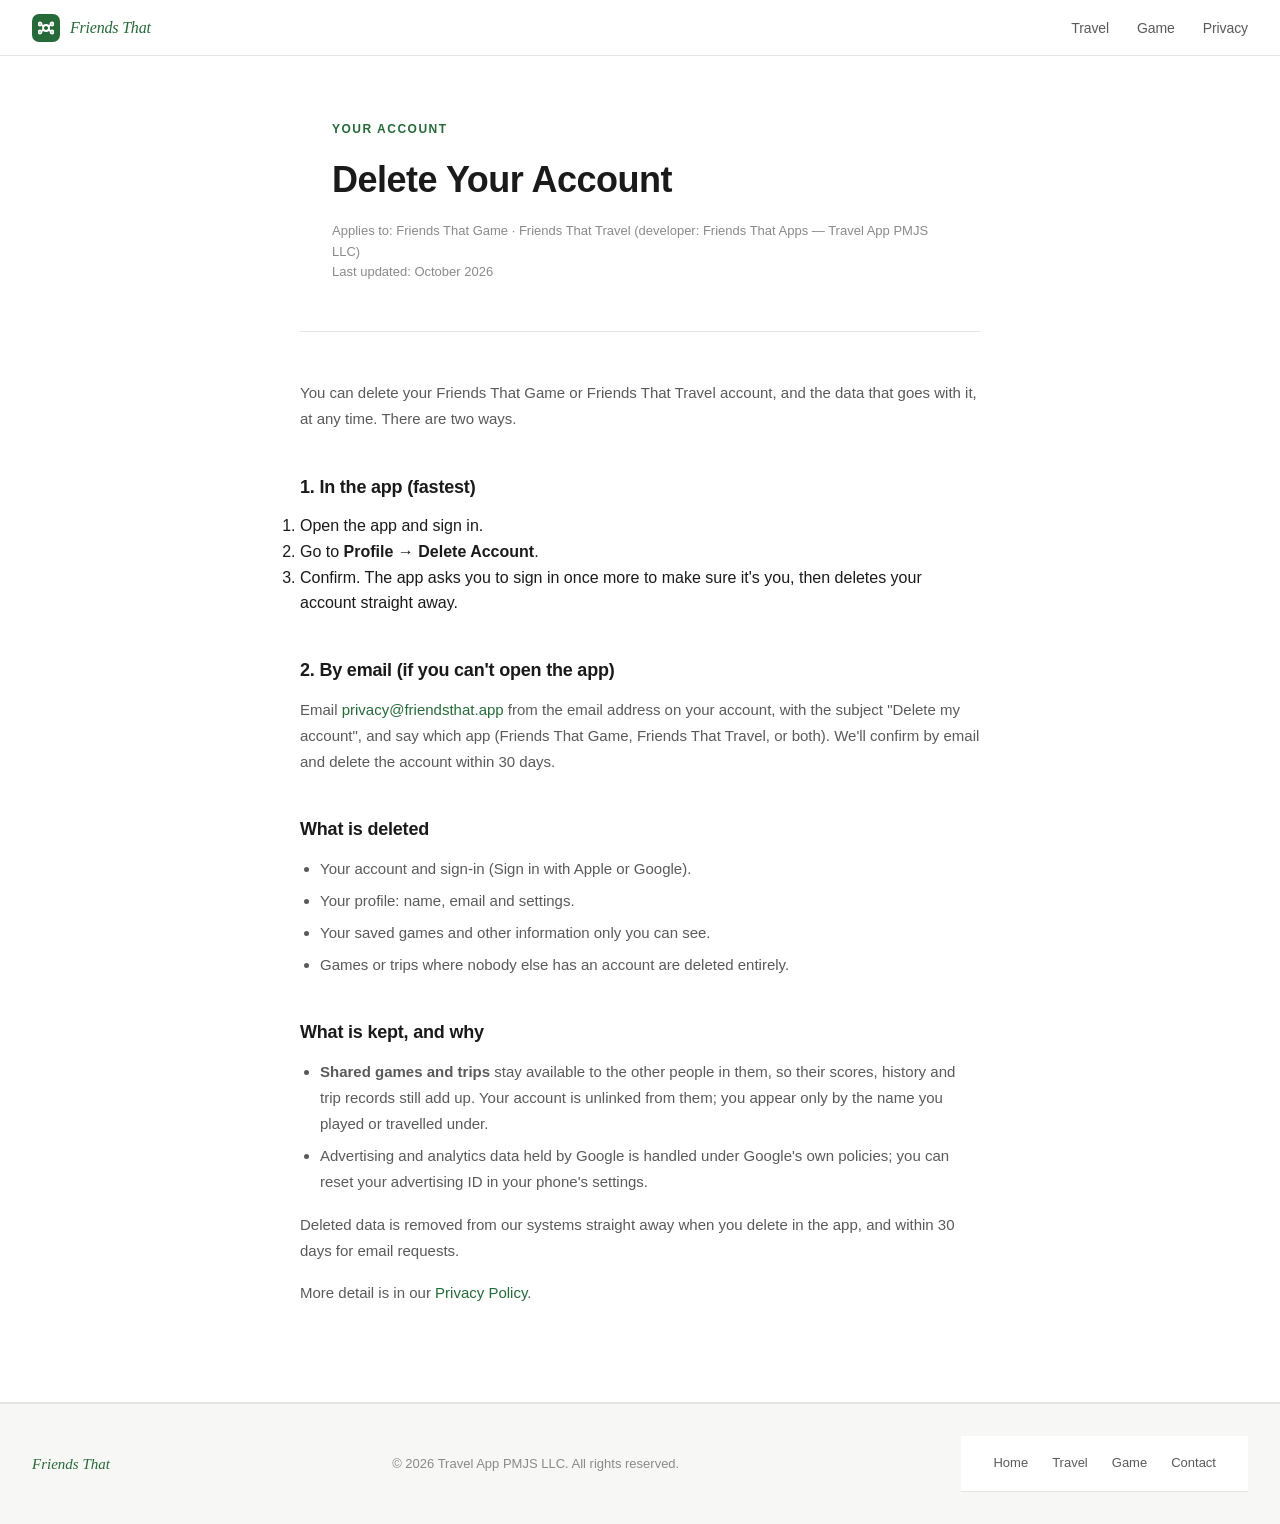
==== delete-account.html @ d1a4ff44 "Add a Delete Your Account page (required by Google Play) Explains in-app deletion and the email rout" ====
<!DOCTYPE html>
<html lang="en">
<head>
  <meta charset="UTF-8" />
  <meta name="viewport" content="width=device-width, initial-scale=1.0" />
  <title>Delete Your Account — Friends That</title>
  <meta name="description" content="How to delete your Friends That Game or Friends That Travel account and data." />
  <link rel="stylesheet" href="style.css" />
  <style>
    .policy-hero {
      padding: 4rem 2rem 3rem;
      border-bottom: 0.5px solid var(--border);
      max-width: 680px; margin: 0 auto;
    }
    .policy-hero p.eyebrow {
      font-size: 12px; font-weight: 600; letter-spacing: 1.5px;
      text-transform: uppercase; color: var(--green);
      margin-bottom: 0.75rem;
    }
    .policy-hero h1 {
      font-size: clamp(26px, 4vw, 36px);
      font-weight: 700; letter-spacing: -0.5px;
      margin-bottom: 0.75rem;
    }
    .policy-hero .meta {
      font-size: 13px; color: var(--text-subtle);
    }
    .policy-body {
      padding: 3rem 2rem 5rem;
    }
  </style>
</head>
<body>

<nav>
  <a href="index.html" class="nav-brand">
    <div class="nav-logo-mark">
      <svg viewBox="0 0 16 16"><circle cx="8" cy="8" r="3"/><circle cx="2" cy="4" r="1.5"/><circle cx="14" cy="4" r="1.5"/><circle cx="2" cy="12" r="1.5"/><circle cx="14" cy="12" r="1.5"/><line x1="4" y1="5" x2="6" y2="7"/><line x1="12" y1="5" x2="10" y2="7"/><line x1="4" y1="11" x2="6" y2="9"/><line x1="12" y1="11" x2="10" y2="9"/></svg>
    </div>
    <span class="nav-wordmark"><em>Friends That</em></span>
  </a>
  <ul class="nav-links">
    <li><a href="travel.html">Travel</a></li>
    <li><a href="game.html">Game</a></li>
    <li><a href="privacy.html">Privacy</a></li>
  </ul>
</nav>

<div class="policy-hero">
  <p class="eyebrow">Your account</p>
  <h1>Delete Your Account</h1>
  <p class="meta">Applies to: Friends That Game · Friends That Travel (developer: Friends That Apps — Travel App PMJS LLC)<br>Last updated: October 2026</p>
</div>

<div class="policy-body">
  <div class="prose">

    <p>You can delete your Friends That Game or Friends That Travel account, and the data that goes with it, at any time. There are two ways.</p>

    <h2>1. In the app (fastest)</h2>
    <ol>
      <li>Open the app and sign in.</li>
      <li>Go to <strong>Profile</strong> → <strong>Delete Account</strong>.</li>
      <li>Confirm. The app asks you to sign in once more to make sure it's you, then deletes your account straight away.</li>
    </ol>

    <h2>2. By email (if you can't open the app)</h2>
    <p>Email <a href="mailto:privacy@friendsthat.app?subject=Delete%20my%20account">privacy@friendsthat.app</a> from the email address on your account, with the subject "Delete my account", and say which app (Friends That Game, Friends That Travel, or both). We'll confirm by email and delete the account within 30 days.</p>

    <h2>What is deleted</h2>
    <ul>
      <li>Your account and sign-in (Sign in with Apple or Google).</li>
      <li>Your profile: name, email and settings.</li>
      <li>Your saved games and other information only you can see.</li>
      <li>Games or trips where nobody else has an account are deleted entirely.</li>
    </ul>

    <h2>What is kept, and why</h2>
    <ul>
      <li><strong>Shared games and trips</strong> stay available to the other people in them, so their scores, history and trip records still add up. Your account is unlinked from them; you appear only by the name you played or travelled under.</li>
      <li>Advertising and analytics data held by Google is handled under Google's own policies; you can reset your advertising ID in your phone's settings.</li>
    </ul>
    <p>Deleted data is removed from our systems straight away when you delete in the app, and within 30 days for email requests.</p>

    <p>More detail is in our <a href="privacy.html">Privacy Policy</a>.</p>

  </div>
</div>

<hr class="divider" />

<footer>
  <span class="footer-brand">Friends That</span>
  <span class="footer-copy">© 2026 Travel App PMJS LLC. All rights reserved.</span>
  <nav class="footer-links">
    <a href="index.html">Home</a>
    <a href="travel.html">Travel</a>
    <a href="game.html">Game</a>
    <a href="mailto:privacy@friendsthat.app">Contact</a>
  </nav>
</footer>

</body>
</html>
---- style.css ----
/* Friends That — brand stylesheet */
/* Brand green: #266A39 */

*, *::before, *::after { box-sizing: border-box; margin: 0; padding: 0; }

:root {
  --green:        #266A39;
  --green-dark:   #1A4D28;
  --green-mid:    #3D8F52;
  --green-light:  #E6F4EA;
  --green-border: #B2D9BB;
  --text:         #1A1A1A;
  --text-muted:   #5A5A5A;
  --text-subtle:  #8A8A8A;
  --bg:           #FFFFFF;
  --bg-secondary: #F7F7F5;
  --border:       #E5E5E3;
  --radius:       12px;
  --radius-sm:    8px;
}

html { font-size: 16px; -webkit-font-smoothing: antialiased; }

body {
  font-family: -apple-system, BlinkMacSystemFont, "SF Pro Text", "Helvetica Neue", Arial, sans-serif;
  color: var(--text);
  background: var(--bg);
  line-height: 1.6;
}

a { color: var(--green); text-decoration: none; }
a:hover { text-decoration: underline; }

/* ── Nav ── */
nav {
  position: sticky; top: 0; z-index: 100;
  background: rgba(255,255,255,0.92);
  backdrop-filter: saturate(180%) blur(20px);
  -webkit-backdrop-filter: saturate(180%) blur(20px);
  border-bottom: 0.5px solid var(--border);
  padding: 0 2rem;
  height: 56px;
  display: flex; align-items: center; justify-content: space-between;
}

.nav-brand {
  display: flex; align-items: center; gap: 10px;
  text-decoration: none;
}
.nav-logo-mark {
  width: 28px; height: 28px;
  background: var(--green);
  border-radius: 7px;
  display: flex; align-items: center; justify-content: center;
}
.nav-logo-mark svg { width: 16px; height: 16px; fill: none; stroke: #fff; stroke-width: 1.8; }
.nav-wordmark {
  font-size: 16px; font-weight: 600; color: var(--text);
  letter-spacing: -0.2px;
}
.nav-wordmark em {
  font-style: italic; font-weight: 400; color: var(--green);
  font-family: Georgia, "Times New Roman", serif;
}

.nav-links {
  display: flex; align-items: center; gap: 1.75rem;
  list-style: none;
}
.nav-links a {
  font-size: 14px; color: var(--text-muted);
  text-decoration: none; letter-spacing: -0.1px;
}
.nav-links a:hover { color: var(--text); }
.nav-links a.active { color: var(--green); font-weight: 500; }

/* ── Footer ── */
footer {
  border-top: 0.5px solid var(--border);
  padding: 2rem;
  display: flex; justify-content: space-between; align-items: center;
  flex-wrap: wrap; gap: 1rem;
  background: var(--bg-secondary);
}
.footer-brand {
  font-family: Georgia, "Times New Roman", serif;
  font-style: italic; color: var(--green);
  font-size: 15px; font-weight: 400;
}
.footer-copy { font-size: 13px; color: var(--text-subtle); }
.footer-links { display: flex; gap: 1.5rem; }
.footer-links a { font-size: 13px; color: var(--text-muted); text-decoration: none; }
.footer-links a:hover { color: var(--text); }

/* ── Pill badge ── */
.badge {
  display: inline-block;
  font-size: 11px; font-weight: 500;
  padding: 3px 10px; border-radius: 100px;
  letter-spacing: 0.2px;
}
.badge-green { background: var(--green-light); color: var(--green-dark); border: 0.5px solid var(--green-border); }
.badge-gray  { background: #F0F0EE; color: var(--text-muted); border: 0.5px solid var(--border); }

/* ── Buttons ── */
.btn {
  display: inline-flex; align-items: center; gap: 6px;
  padding: 10px 20px; border-radius: var(--radius-sm);
  font-size: 15px; font-weight: 500;
  cursor: pointer; text-decoration: none;
  transition: opacity 0.15s, transform 0.1s;
  border: none;
}
.btn:hover { opacity: 0.88; transform: translateY(-1px); text-decoration: none; }
.btn-primary { background: var(--green); color: #fff; }
.btn-outline { background: transparent; color: var(--green); border: 1.5px solid var(--green); }

/* ── Feature grid ── */
.feature-grid {
  display: grid;
  grid-template-columns: repeat(auto-fit, minmax(200px, 1fr));
  gap: 1px;
  background: var(--border);
  border: 0.5px solid var(--border);
  border-radius: var(--radius);
  overflow: hidden;
}
.feature-item {
  background: var(--bg);
  padding: 1.5rem;
}
.feature-icon {
  width: 36px; height: 36px;
  background: var(--green-light);
  border-radius: var(--radius-sm);
  display: flex; align-items: center; justify-content: center;
  margin-bottom: 0.75rem;
}
.feature-icon svg { width: 18px; height: 18px; stroke: var(--green); fill: none; stroke-width: 1.8; }
.feature-item h3 { font-size: 14px; font-weight: 600; margin-bottom: 0.35rem; }
.feature-item p  { font-size: 13px; color: var(--text-muted); line-height: 1.5; }

/* ── Section spacing ── */
.section { padding: 5rem 2rem; max-width: 900px; margin: 0 auto; }
.section-sm { padding: 3rem 2rem; max-width: 900px; margin: 0 auto; }
.divider { border: none; border-top: 0.5px solid var(--border); }

/* ── Prose (privacy policy) ── */
.prose { max-width: 680px; margin: 0 auto; }
.prose h1 { font-size: 28px; font-weight: 700; margin-bottom: 0.5rem; letter-spacing: -0.4px; }
.prose h2 { font-size: 18px; font-weight: 600; margin: 2.5rem 0 0.75rem; letter-spacing: -0.2px; }
.prose p  { font-size: 15px; color: var(--text-muted); margin-bottom: 1rem; line-height: 1.75; }
.prose ul { padding-left: 1.25rem; margin-bottom: 1rem; }
.prose ul li { font-size: 15px; color: var(--text-muted); line-height: 1.75; margin-bottom: 0.35rem; }
.prose a  { color: var(--green); }

@media (max-width: 640px) {
  nav { padding: 0 1rem; }
  .nav-links { gap: 1rem; }
  .section { padding: 3rem 1.25rem; }
  footer { flex-direction: column; align-items: flex-start; }
}
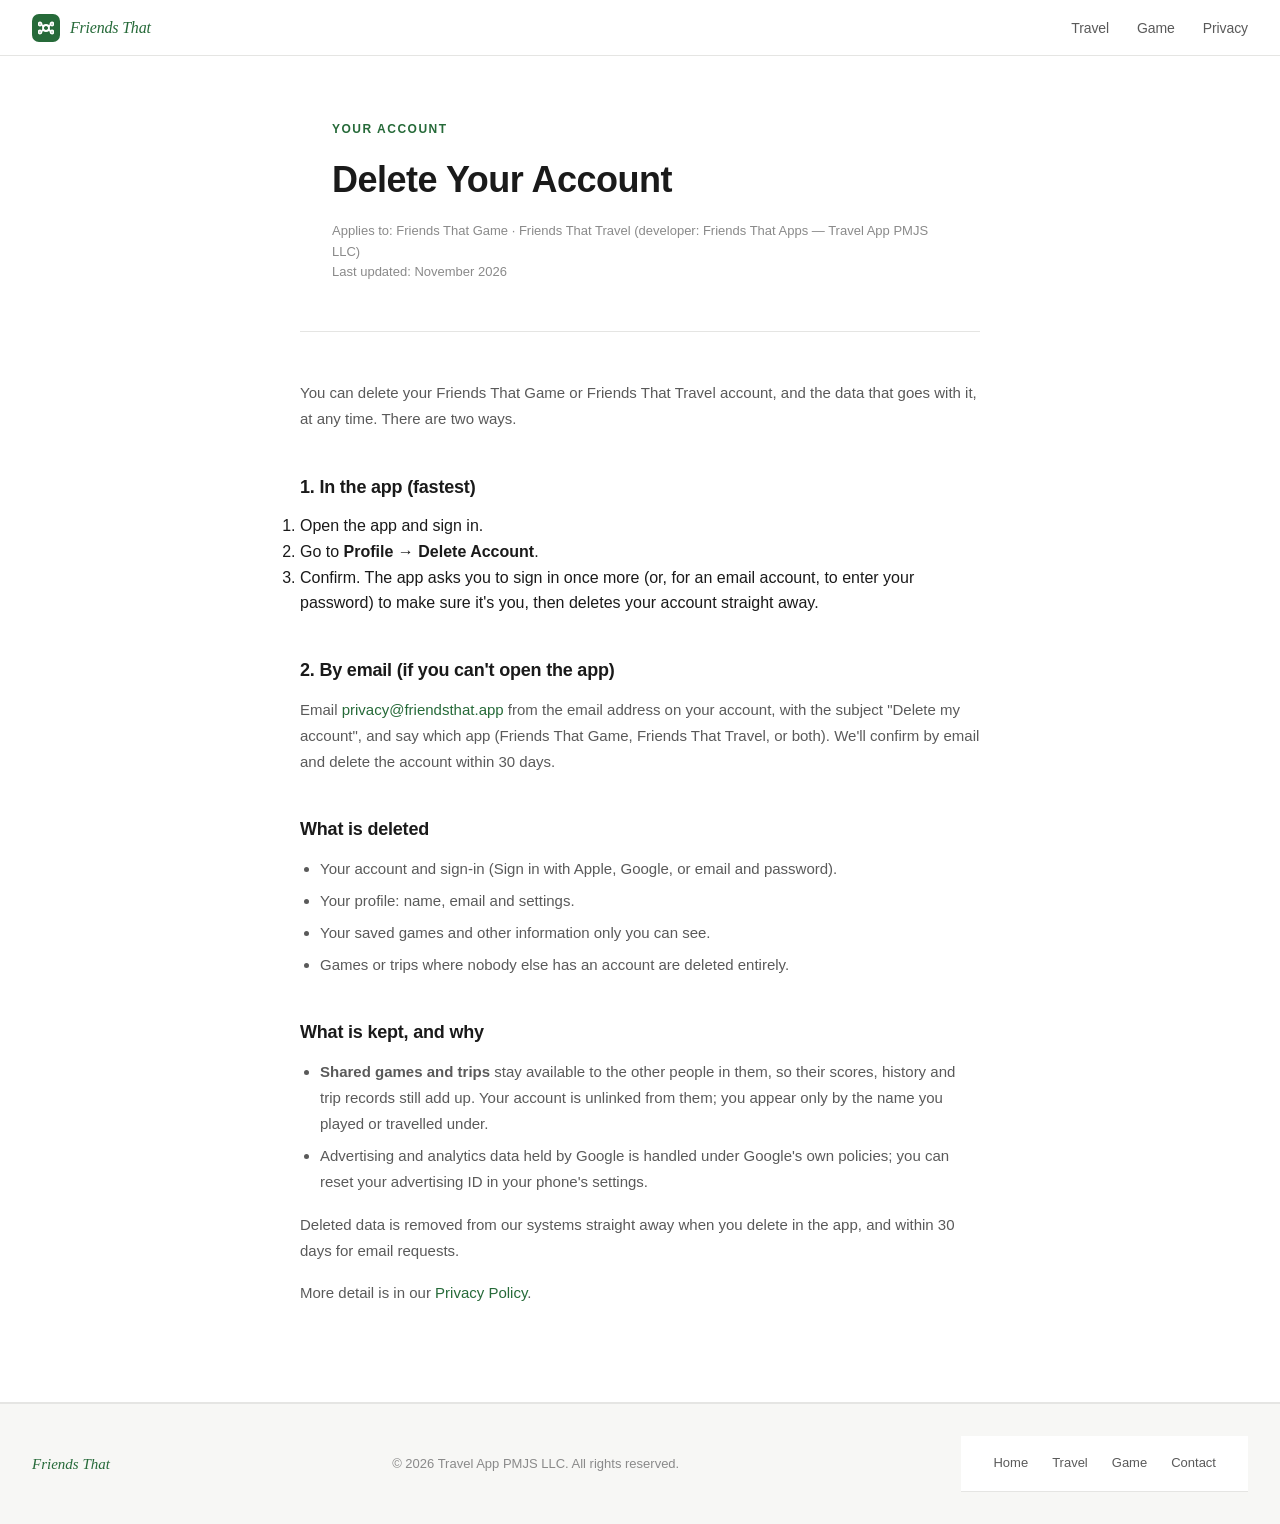
==== commit 27b303c5: "Site pass for Game launch: email sign-in in Privacy + Delete Account, Reports and Hide/Delete on the" ====
--- a/delete-account.html
+++ b/delete-account.html
@@ -49,7 +49,7 @@
 <div class="policy-hero">
   <p class="eyebrow">Your account</p>
   <h1>Delete Your Account</h1>
-  <p class="meta">Applies to: Friends That Game · Friends That Travel (developer: Friends That Apps — Travel App PMJS LLC)<br>Last updated: October 2026</p>
+  <p class="meta">Applies to: Friends That Game · Friends That Travel (developer: Friends That Apps — Travel App PMJS LLC)<br>Last updated: November 2026</p>
 </div>
 
 <div class="policy-body">
@@ -61,7 +61,7 @@
     <ol>
       <li>Open the app and sign in.</li>
       <li>Go to <strong>Profile</strong> → <strong>Delete Account</strong>.</li>
-      <li>Confirm. The app asks you to sign in once more to make sure it's you, then deletes your account straight away.</li>
+      <li>Confirm. The app asks you to sign in once more (or, for an email account, to enter your password) to make sure it's you, then deletes your account straight away.</li>
     </ol>
 
     <h2>2. By email (if you can't open the app)</h2>
@@ -69,7 +69,7 @@
 
     <h2>What is deleted</h2>
     <ul>
-      <li>Your account and sign-in (Sign in with Apple or Google).</li>
+      <li>Your account and sign-in (Sign in with Apple, Google, or email and password).</li>
       <li>Your profile: name, email and settings.</li>
       <li>Your saved games and other information only you can see.</li>
       <li>Games or trips where nobody else has an account are deleted entirely.</li>
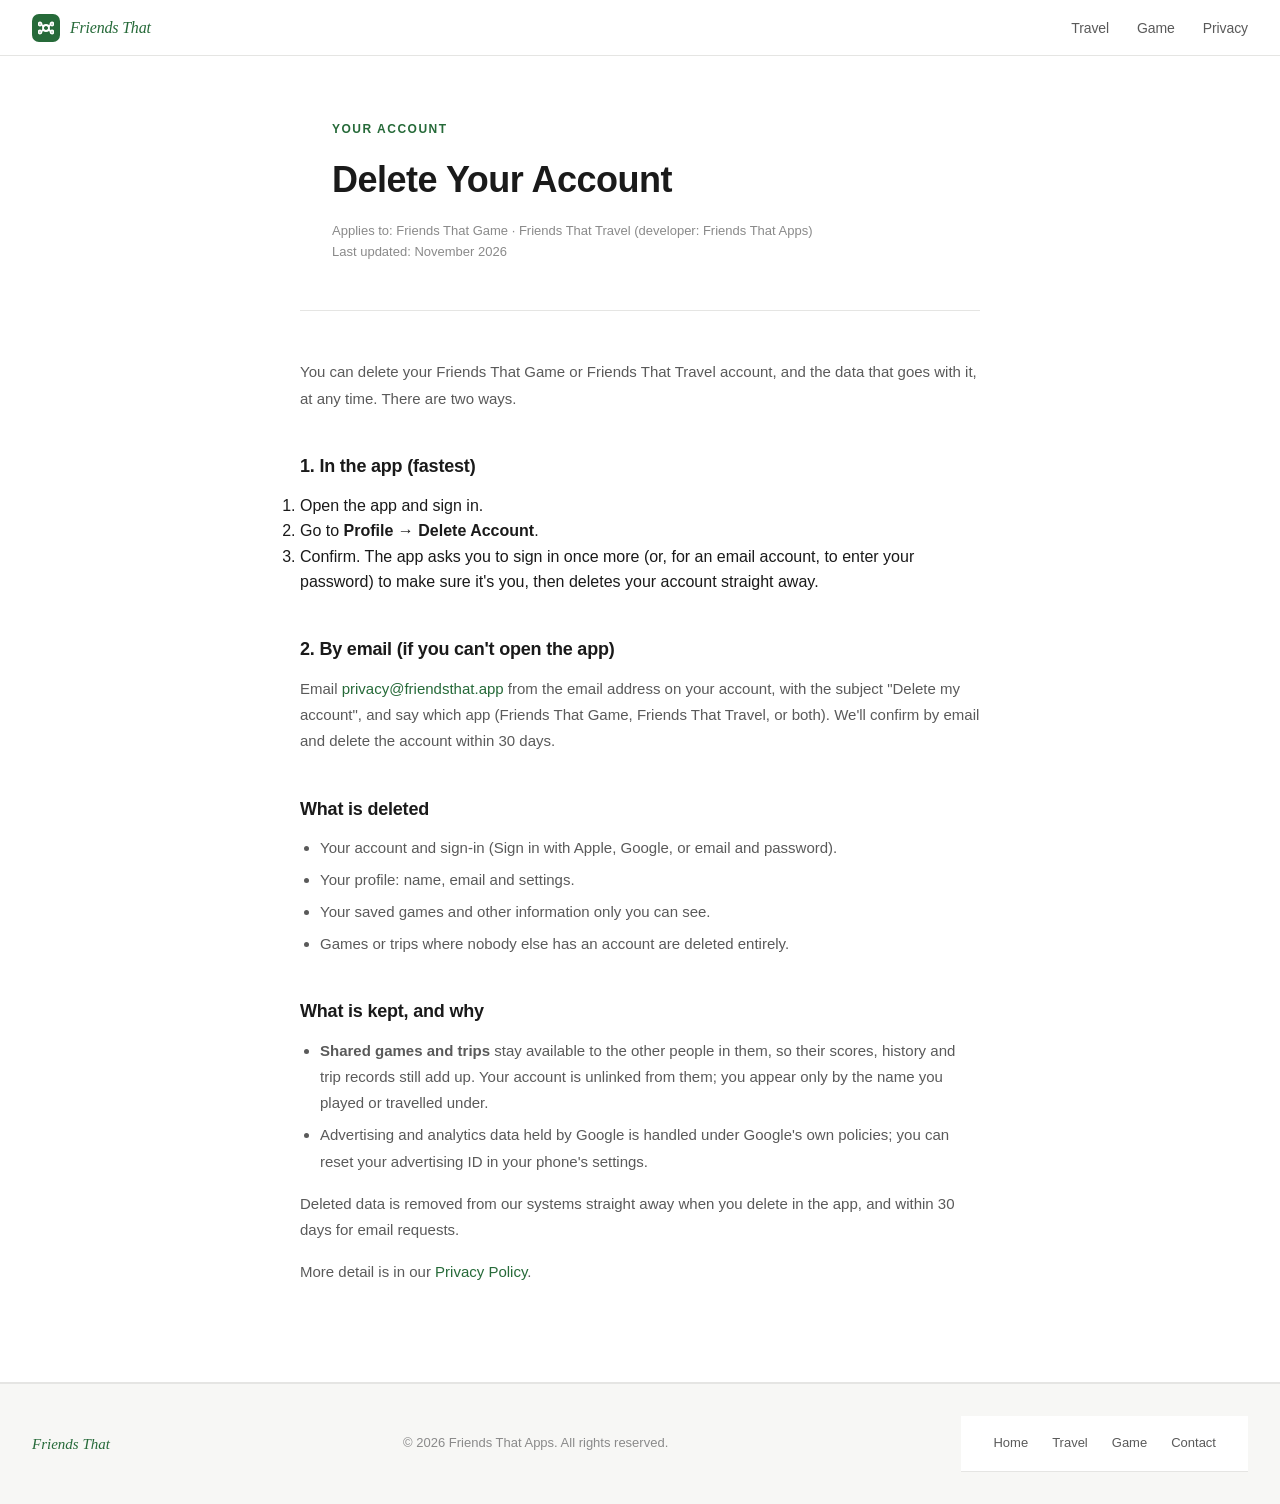
==== commit 4a8bbc39: "Business name on every page: Friends That Apps (the DBA being filed) Co-Authored-By: Claude Opus 5.5" ====
--- a/delete-account.html
+++ b/delete-account.html
@@ -49,7 +49,7 @@
 <div class="policy-hero">
   <p class="eyebrow">Your account</p>
   <h1>Delete Your Account</h1>
-  <p class="meta">Applies to: Friends That Game · Friends That Travel (developer: Friends That Apps — Travel App PMJS LLC)<br>Last updated: November 2026</p>
+  <p class="meta">Applies to: Friends That Game · Friends That Travel (developer: Friends That Apps)<br>Last updated: November 2026</p>
 </div>
 
 <div class="policy-body">
@@ -91,7 +91,7 @@
 
 <footer>
   <span class="footer-brand">Friends That</span>
-  <span class="footer-copy">© 2026 Travel App PMJS LLC. All rights reserved.</span>
+  <span class="footer-copy">© 2026 Friends That Apps. All rights reserved.</span>
   <nav class="footer-links">
     <a href="index.html">Home</a>
     <a href="travel.html">Travel</a>
